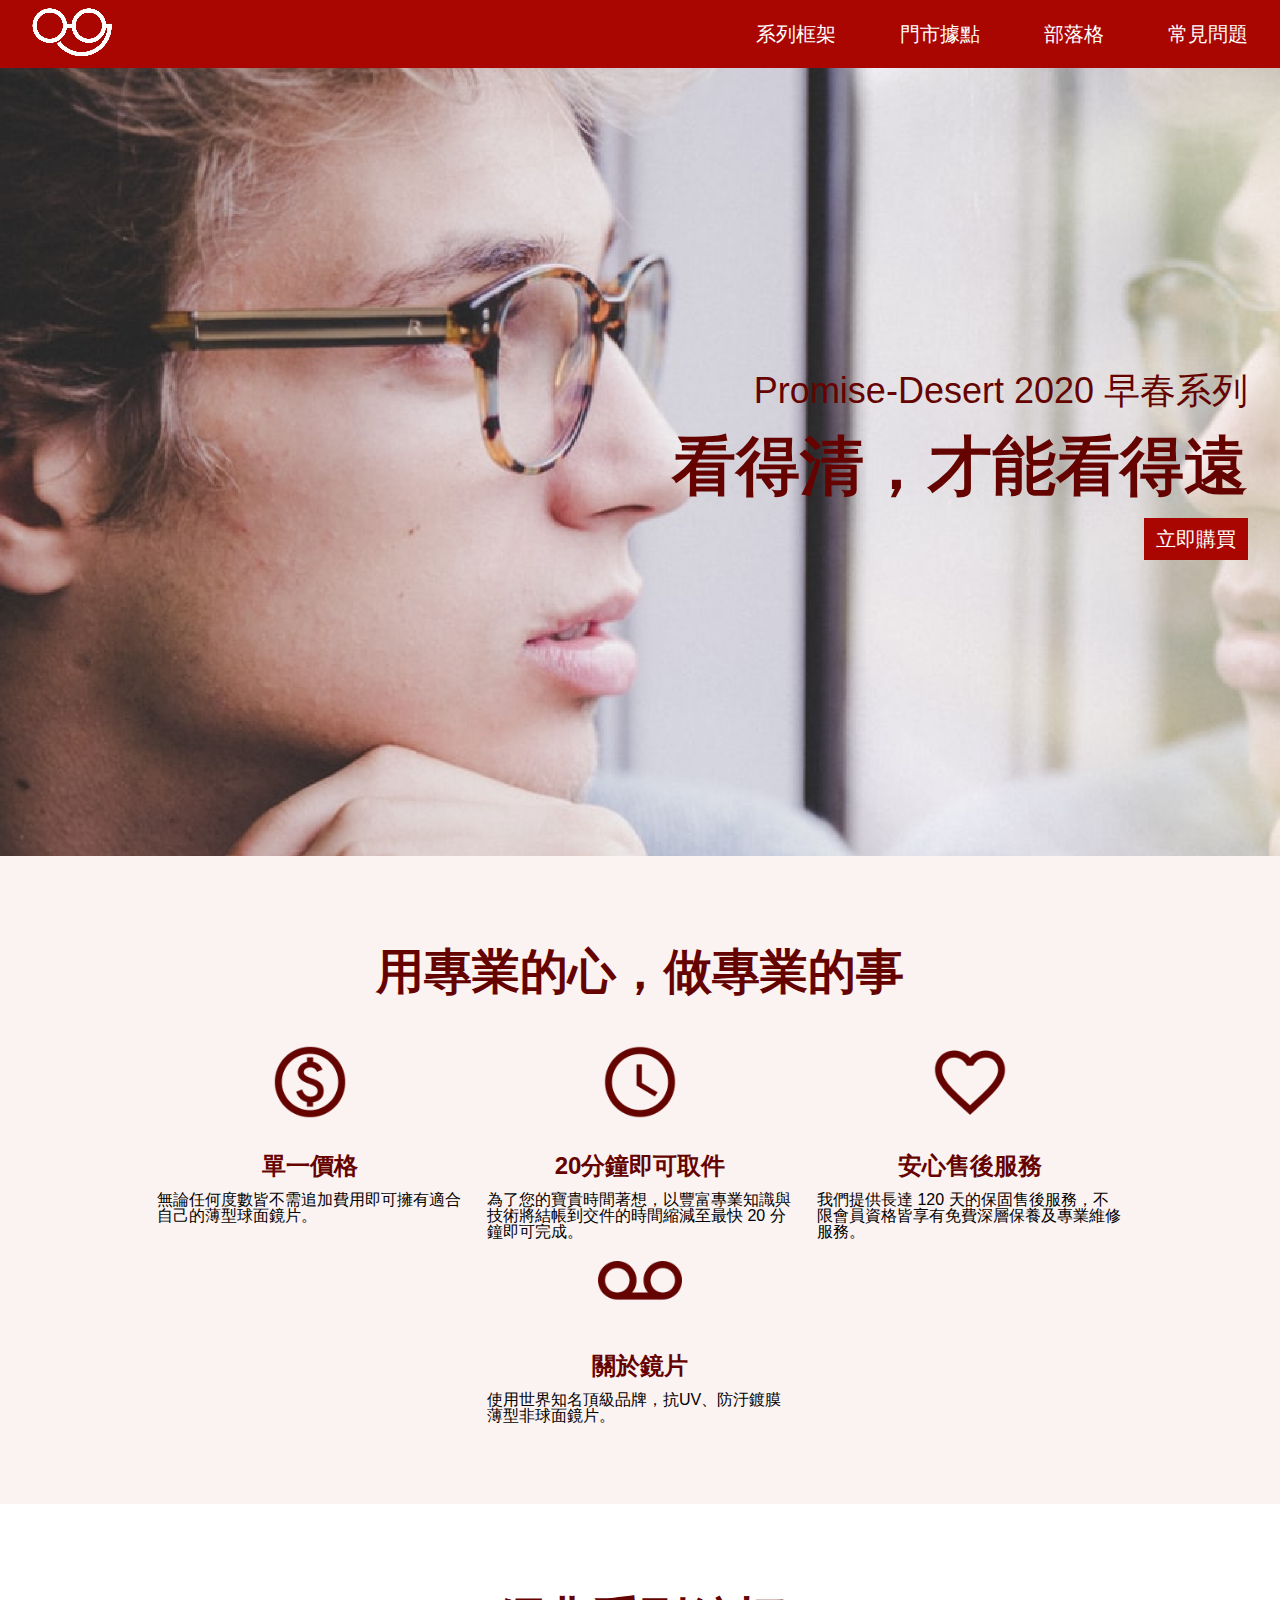
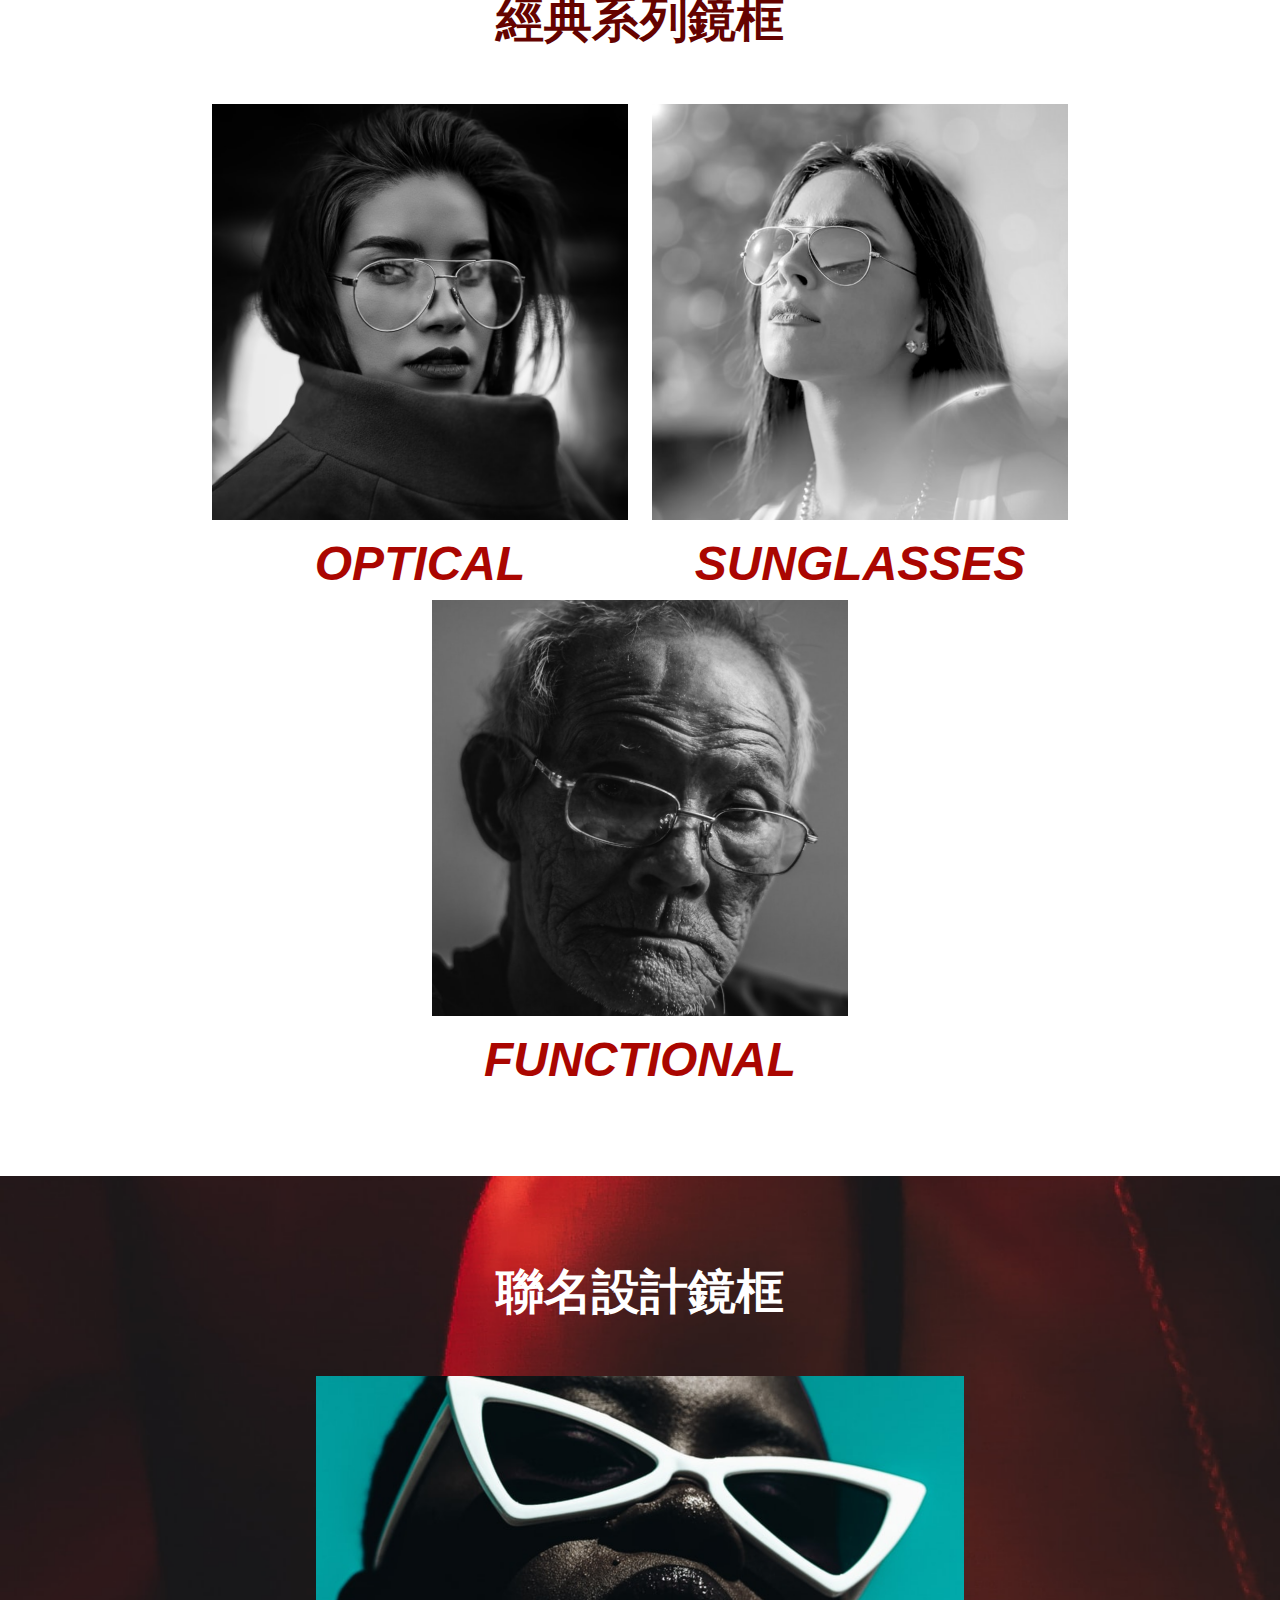
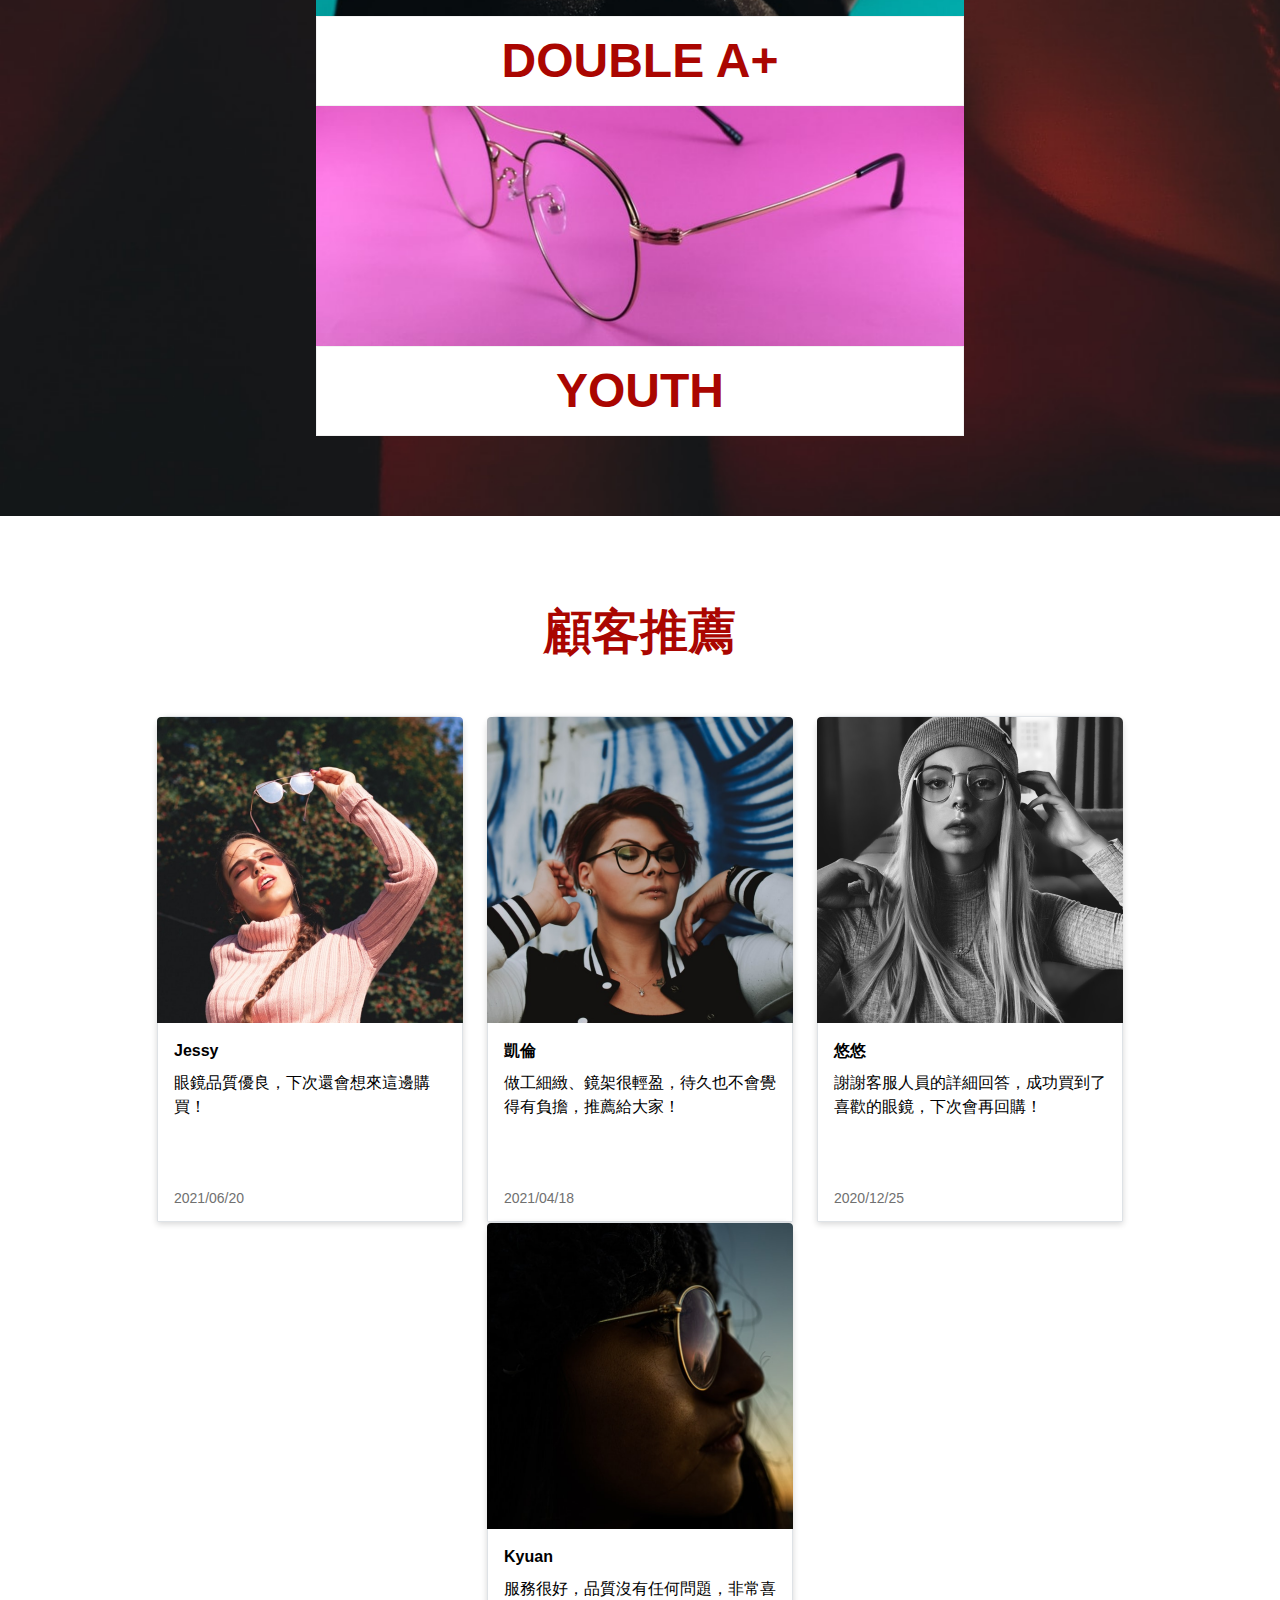
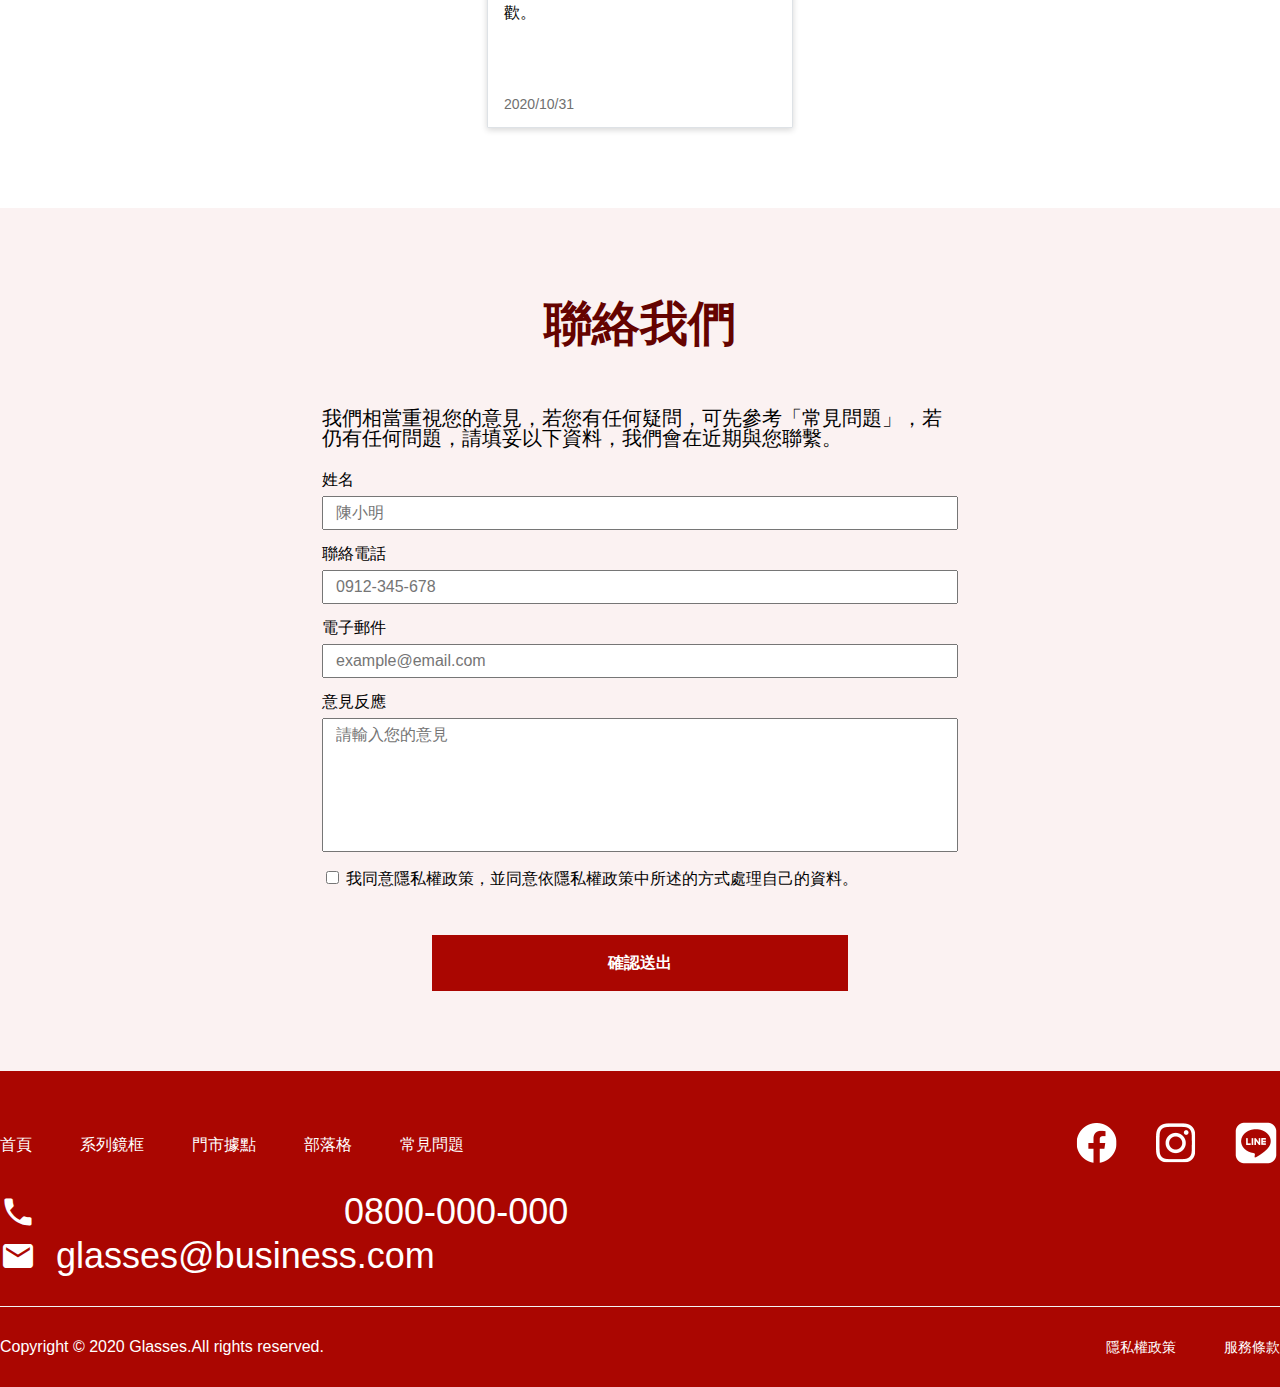
==== index.html @ 30fc2b57 "Glasses homepage RWD ver1" ====
<!DOCTYPE html>
<html lang="en">
<head>
    <meta charset="UTF-8">
    <meta name="viewport" content="width=device-width, initial-scale=1.0">
    <title>Glasses_Website</title>
    <link href="All.css" rel="stylesheet">
    <link href="https://fonts.googleapis.com/icon?family=Material+Icons" rel="stylesheet">
    <!-- <link href="https://cdn.jsdelivr.net/npm/bootstrap@5.1.1/dist/css/bootstrap.min.css" rel="stylesheet" integrity="sha384-F3w7mX95PdgyTmZZMECAngseQB83DfGTowi0iMjiWaeVhAn4FJkqJByhZMI3AhiU" crossorigin="anonymous"> -->
</head>
<body>
    <div class="wrap"> 
        <div class="flex_row flex_jcc flex_aic bg_main">
            <div class="navbar flex_row flex_jcsb flex_wrap">
                <div class="flex_row flex_jcfs flex_aic ml_14_sm my_16_sm ">
                    <a class="text_nonedeco" href=""><img class="logo_icon" src="pic/logo-new_1.png" alt="logo"></a>
                </div>
                <div class=" wid_100per_sm flex_row flex_jcfe flex_aic flex_wrap flex_jcc_sm">
                    <div class="py_24 mx_0_sm py_12_sm border_white_sm wid_50per_sm text_center"><a class="text_nonedeco fs_20 white_color" href="">系列框架</a></div>
                    <div class="ml_64 py_24 mx_0_sm py_12_sm border_white_sm wid_50per_sm text_center"><a class="text_nonedeco fs_20 white_color" href="">門市據點</a></div>
                    <div class="ml_64 py_24 mx_0_sm py_12_sm border_white_sm wid_50per_sm text_center"><a class="text_nonedeco fs_20 white_color" href="">部落格</a></div>
                    <div class="ml_64 py_24 mx_0_sm py_12_sm border_white_sm wid_50per_sm text_center"><a class="text_nonedeco fs_20 white_color" href="">常見問題</a></div>
                </div>
            </div>
        </div>
        <div class="cover_frame py_296 py_144_sm">
            <!-- <img src="pic/home-header.png" alt="home-cover" class="W-100pc home-cover-display">
            <img src="pic/home-header-sm.png" alt="home-cover" class="W-100pc home-cover-display-md"> -->
            <div class="flex_row flex_jcc flex_aic">
                <div class="promote_frame flex_column flex_jcfs flex_aife" >
                    <h2 class="fs_36 fw400_lh150 second_color fs_16_sm">Promise-Desert 2020 早春系列</h2>
                    <h3 class="fs_64 fw900_lh150 second_color mb_4 fs_24_sm">看得清，才能看得遠</h3>
                    <button type="button" class="bg_main fs_20 fw400_lh150 white_color buttonbuy_frame">立即購買</button>
                </div>
            </div> 
        </div> 
        <div class="py_80 py_40_sm bg_second">
            <h2 class="text_center mb_32 fs_48 second_color fw700_lh150 fs_24_sm">用專業的心，做專業的事</h2>
            <div class="flex_row flex_jcc flex_aifs advantages_frame flex_wrap">
                <div class="flex_column flex_jcfs flex_aic mx_12 advantages_card mb_48_md mb_32_sm">
                    <img class="advantages_icon mb_24" src="pic/home-section2-1.png" alt="advantages_single_price">
                    <h3 class="fs_24 second_color fw700_lh150 mb_8">單一價格</h3>
                    <p class="fs_16 black_color">無論任何度數皆不需追加費用即可擁有適合自己的薄型球面鏡片。</p>
                </div>
                <div class="flex_column flex_jcfs flex_aic mx_12 advantages_card mb_48_md mb_32_sm">
                    <img class="advantages_icon mb_24" src="pic/home-section2-2.png" alt="advantages_20mins_take">
                    <h3 class="fs_24 second_color fw700_lh150 mb_8">20分鐘即可取件</h3>
                    <p class="fs_16 black_color">為了您的寶貴時間著想，以豐富專業知識與技術將結帳到交件的時間縮減至最快 20 分鐘即可完成。</p>
                </div>
                <div class="flex_column flex_jcfs flex_aic mx_12 advantages_card mb_32_sm">
                    <img class="advantages_icon mb_24" src="pic/home-section2-3.png" alt="advantages_sales_service">
                    <h3 class="fs_24 second_color fw700_lh150 mb_8">安心售後服務</h3>
                    <p class="fs_16 black_color">我們提供長達 120 天的保固售後服務，不限會員資格皆享有免費深層保養及專業維修服務。</p>
                </div>
                <div class="flex_column flex_jcfs flex_aic mx_12 advantages_card">
                    <img class="advantages_icon mb_24" src="pic/home-section2-4.png" alt="advantages_about_glasses">
                    <h3 class="fs_24 second_color fw700_lh150 mb_8">關於鏡片</h3>
                    <p class="fs_16 black_color">使用世界知名頂級品牌，抗UV、防汙鍍膜薄型非球面鏡片。</p>
                </div>
            </div>
        </div>
        <div class="py_80 py_40_sm">
            <h2 class="text_center mb_48 fs_48 second_color fw700_lh150 fs_24_sm">經典系列鏡框</h3>
            <div class="class_frame flex_row flex_jcc flex_aifs flex_wrap">
                <div class="flex_column flex_jcfs flex_aic mx_12 mb_24_md">
                    <img class="glass_pic mb_8" src="pic/home-section3-1.png" alt="glasses_OPTICAL">
                    <h3 class="fs_48 main_color fw900_lh150 fs_italic fs_36_sm">OPTICAL</h3>
                </div>
                <div class="flex_column flex_jcfs flex_aic mx_12 mb_24_md">
                    <img class="glass_pic glass_pic2 mb_8" src="pic/home-section3-2.png" alt="glasses_SUNGLASSES">
                    <h3 class="fs_48 main_color fw900_lh150 fs_italic fs_36_sm">SUNGLASSES</h3>
                </div>
                <div class="flex_column flex_jcfs flex_aic mx_12">
                    <img class="glass_pic mb_8" src="pic/home-section3-3.png" alt="glasses_FUNCTIONAL">
                    <h3 class="fs_48 main_color fw900_lh150 fs_italic fs_36_sm">FUNCTIONAL</h3>
                </div>
            </div>
        </div>
        <div class="design_frame py_80 py_40_sm">
            <h2 class="text_center mb_48 fs_48 white_color fw700_lh150 fs_24_sm">聯名設計鏡框</h3>
            <div class="flex_row flex_jcc flex_aifs flex_wrap">
                <div class="flex_column flex_jcfs flex_aic mb_24_md design_pic">
                    <img class="desige_picframe" src="pic/home-section4-1.png" alt="glasses_DOUBLEA+">
                    <h3 class="design_pic bg_white border_gray py_8 fs_48 main_color fw900_lh150 text_center">DOUBLE A+</h3>
                </div>
                <div class="flex_column flex_jcfs flex_aic design_pic">
                    <img class="desige_picframe" src="pic/home-section4-2.png" alt="glasses_YOUTH">
                    <h3 class="design_pic bg_white border_gray py_8 fs_48 main_color fw900_lh150 text_center">YOUTH</h3>
                </div>
            </div>
        </div>
        <div class="py_80 py_40_sm customer_frame">
            <h2 class="text_center mb_48 fs_48 main_color fw700_lh150 fs_24_sm">顧客推薦</h2>
            <div class="flex_row flex_jcc flex_wrap">
                <div class="flex_column flex_jcfs flex_aic mx_12 border-shadow customer_pic mb_24_md">
                    <img class="customer_pic" src="pic/home-section5-1.png" alt="customer_Jessy">
                    <div class=" flex_column flex_jcfs flex_aifs pxy_16 flex_wrap ">
                        <p class="fs_16 mb_8 fw900_lh150 ">Jessy</p>
                        <p class="fs_16  fw400_lh150 ">眼鏡品質優良，下次還會想來這邊購買！</p>
                        <p class="fs_14 mt_72 darkgray_color">2021/06/20</p>
                    </div>
                </div>
                <div class=" flex_column flex_jcfs flex_aic mx_12 customer_pic border-shadow mb_24_md">
                    <img class="customer_pic" src="pic/home-section5-2.png" alt="customer_Karen">
                    <div class=" flex_column flex_jcfs flex_aifs pxy_16 flex_wrap">
                        <p class="fs_16 mb_8 fw900_lh150">凱倫</p>
                        <p class="fs_16 mb_72 fw400_lh150">做工細緻、鏡架很輕盈，待久也不會覺得有負擔，推薦給大家！</p>
                        <p class="fs_14 darkgray_color">2021/04/18</p>
                    </div>
                </div>
                <div class="flex_column flex_jcfs flex_aic mx_12 customer_pic border-shadow mb_24_md">
                    <img class="customer_pic" src="pic/home-section5-3.png" alt="customer_youyou">
                    <div class=" flex_column flex_jcfs flex_aifs pxy_16">
                        <p class="fs_16 mb_8 fw900_lh150">悠悠</p>
                        <p class="fs_16 fw400_lh150">謝謝客服人員的詳細回答，成功買到了喜歡的眼鏡，下次會再回購！</p>
                        <p class="fs_14 mt_72 darkgray_color">2020/12/25</p>
                    </div>
                </div>
                <div class="flex_column flex_jcfs flex_aic mx_12 customer_pic border-shadow mb_24_md">
                    <img class="customer_pic" src="pic/home-section5-4.png" alt="customer_Kyuan">
                    <div class=" flex_column flex_jcfs flex_aifs pxy_16">
                        <p class="fs_16 mb_8 fw900_lh150">Kyuan</p>
                        <p class="fs_16 mb_72 fw400_lh150">服務很好，品質沒有任何問題，非常喜歡。</p>
                        <p class="fs_14 darkgray_color">2020/10/31</p>
                    </div>
                </div>
            </div>
        </div>
        <div class="py_80 py_40_sm bg_second ">
            <h2 class="text_center mb_48 fs_48 second_color fw700_lh150 mb_24_md fs_24_sm">聯絡我們</h2>
            <div class="flex_row flex_jcc flex_aic">
                <div class="flex_column flex_jcfc flex_aifs question_frame">
                    <p class="fs_20 mb_24 fs_16_sm">我們相當重視您的意見，若您有任何疑問，可先參考「常見問題」，若仍有任何問題，請填妥以下資料，我們會在近期與您聯繫。</p>
                    <p class="fs_16 mb_8 fs_16_sm">姓名</p>
                    <input class="fs_16 mb_16 fw500_lh150 inputbox fs_16_sm" type="text" placeholder="陳小明">
                    <p class="fs_16 mb_8 fs_16_sm">聯絡電話</p>
                    <input class="fs_16 mb_16 fw500_lh150 inputbox fs_16_sm" type="text" placeholder="0912-345-678">
                    <p class="fs_16 mb_8 fs_16_sm">電子郵件</p>
                    <input class="fs_16 mb_16 fw500_lh150 inputbox fs_16_sm" type="text" placeholder="example@email.com">
                    <p class="fs_16 mb_8 fs_16_sm">意見反應</p>
                    <input class="fs_16 mb_16 fw500_lh150 inputbox_106 fs_16_sm" type="text" placeholder="請輸入您的意見">
                    <div class="mb_48 fs_16_sm">
                        <input class="fs_16" type="checkbox" name="policy">
                        <label class="fs_16 black_color" for="policy">我同意隱私權政策，並同意依隱私權政策中所述的方式處理自己的資料。</label>
                    </div>
                    <button type="button" class="bg_main fs_16 fw700_lh150 white_color button_frame">確認送出</button>
                </div>
            </div>
        </div>
        <div class="pt_48 bg_main flex_row flex_aic flex_jcc px_36_md pt_24_sm px_14_sm">
            <div class="footer_frame">
                <div class="flex_row flex_jcsb flex_aic flex_wrap mb_24">
                    <div class="flex_row flex_jcsb flex_aic flex_wrap display_none_sm">
                        <a class="fs_16 fw500_lh150 white_color text_nonedeco " href="">首頁</a>
                        <a class="fs_16 fw500_lh150 white_color text_nonedeco ml_48" href="">系列鏡框</a>
                        <a class="fs_16 fw500_lh150 white_color text_nonedeco ml_48" href="">門市據點</a>
                        <a class="fs_16 fw500_lh150 white_color text_nonedeco ml_48" href="">部落格</a>
                        <a class="fs_16 fw500_lh150 white_color text_nonedeco ml_48" href="">常見問題</a>
                    </div>
                    <div class="flex_row flex_jcsb flex_aic flex_wrap display_none_sm">
                        <a href=""><img class="footer_icon" src="pic/ic-social-fb.png" alt="icon_fb"></a>
                        <a href=""><img class="footer_icon ml_32 ml_16_md" src="pic/ic_social_ig.png" alt="icon_ig"></a>
                        <a href=""><img class="footer_icon ml_32 ml_16_md" src="pic/ic_social_line.png" alt="icon_line"></a>
                    </div>
                </div>
                <div class="flex_row_sm flex_jcsb_sm border_bottom_sm"> 
                    <div class="flex_column flex_jcfs flex_aifs border_bottom">
                        <div class="flex_row flex_jcfs flex_aic mb_8">
                            <span class="material-icons fs_36 white_color mr_20 text_center fs_16_sm">phone_enabled</span>
                            <p class="fs_36 fw500_lh150 white_color fs_16_sm">0800-000-000</p>
                        </div>
                        <div class="flex_row flex_jcfs flex_aic mb_32">
                            <span class="material-icons fs_36 white_color mr_20 fs_16_sm">mail</span>
                            <p class="fs_36 fw500_lh150 white_color fs_16_sm">glasses@business.com</p>
                        </div>
                    </div>
                    <div class="display_none display_blockon_sm flex_row flex_jcsb flex_aic flex_wrap display_none_sm">
                        <a href=""><img class="footer_icon" src="pic/ic-social-fb.png" alt="icon_fb"></a>
                        <a href=""><img class="footer_icon ml_16_md" src="pic/ic_social_ig.png" alt="icon_ig"></a>
                        <a href=""><img class="footer_icon ml_16_md" src="pic/ic_social_line.png" alt="icon_line"></a>
                    </div>
                </div>
                <div class="flex_row flex_jcsb flex_aic py_32 flex_wrap py_24_sm flex_column_sm flex_aifs_sm">
                    <p class="fs_16 fw500_lh150 white_color mb_8_sm">Copyright © 2020 Glasses.All rights reserved.</p>
                    <a class="display_none display_blockon_sm fs_14 fw500_lh150 white_color text_nonedeco fs_16_sm mb_8_sm" href="">隱私權政策</a>
                    <a class="display_none display_blockon_sm fs_14 fw500_lh150 white_color text_nonedeco fs_16_sm" href="">服務條款</a>
                    <div class="flex_row flex_jcfe flex_aic flex_wrap display_none_sm">
                        <a class="fs_14 fw500_lh150 white_color text_nonedeco fs_16_sm" href="">隱私權政策</a>
                        <a class="fs_14 fw500_lh150 white_color text_nonedeco ml_48 fs_16_sm" href="">服務條款</a>
                    </div>
                </div>
            </div>
        </div>
    </div>
    <!-- <script src="https://cdn.jsdelivr.net/npm/bootstrap@5.1.1/dist/js/bootstrap.bundle.min.js" integrity="sha384-/bQdsTh/da6pkI1MST/rWKFNjaCP5gBSY4sEBT38Q/9RBh9AH40zEOg7Hlq2THRZ" crossorigin="anonymous"></script> -->
</body>
</html>
---- All.css ----
html, body, div, span, applet, object, iframe,
h1, h2, h3, h4, h5, h6, p, blockquote, pre,
a, abbr, acronym, address, big, cite, code,
del, dfn, em, img, ins, kbd, q, s, samp,
small, strike, strong, sub, sup, tt, var,
b, u, i, center,
dl, dt, dd, ol, ul, li,
fieldset, form, label, legend,
table, caption, tbody, tfoot, thead, tr, th, td,
article, aside, canvas, details, embed,
figure, figcaption, footer, header, hgroup,
menu, nav, output, ruby, section, summary,
time, mark, audio, video {
  margin: 0;
  padding: 0;
  border: 0;
  font-size: 100%;
  font: inherit;
  vertical-align: baseline;
}

/* HTML5 display-role reset for older browsers */
article, aside, details, figcaption, figure,
footer, header, hgroup, menu, nav, section {
  display: block;
}

body {
  line-height: 1;
}

ol, ul {
  list-style: none;
}

blockquote, q {
  quotes: none;
}

blockquote:before, blockquote:after,
q:before, q:after {
  content: "";
  content: none;
}

table {
  border-collapse: collapse;
  border-spacing: 0;
}

*, *::before, *::after {
  box-sizing: border-box;
}

body {
  font-family: Roboto, "Noto Sans TC", sans-serif;
}

.flex_row {
  display: flex;
  flex-direction: row;
}

.flex_column {
  display: flex;
  flex-direction: column;
}

.flex_jcc {
  justify-content: center;
}

.flex_jcsb {
  justify-content: space-between;
}

.flex_jcfs {
  justify-content: flex-start;
}

.flex_jcfe {
  justify-content: flex-end;
}

.flex_aic {
  align-items: center;
}

.flex_aifs {
  align-items: flex-start;
}

.flex_aife {
  align-items: flex-end;
}

.flex_wrap {
  flex-wrap: wrap;
}

.flex_grow {
  flex-grow: 1;
}

.border_white {
  border: 1px solid #FFFFFF;
}

.border_gray {
  border: 1px solid #F2F2F2;
}

.border_bottom {
  border-bottom: 1px solid #F2F2F2;
}

.border-radius {
  border-radius: 16px;
}

.border-radius_L {
  border-radius: 160px;
}

.border-shadow {
  border: 1px solid #DEE2E6;
  box-shadow: 0px 2px 6px rgba(0, 0, 0, 0.1607843137);
  border-radius: 10px 10px 0px 0px;
}

.fw900_lh150 {
  font-weight: 900;
  line-height: 150%;
}

.fw900_lh120 {
  font-weight: 900;
  line-height: 120%;
}

.fw700_lh150 {
  font-weight: 700;
  line-height: 150%;
}

.fw400_lh150 {
  font-weight: 400;
  line-height: 150%;
}

.main_color {
  color: #AA0601;
}

.second_color {
  color: #650300;
}

.black_color {
  color: #000000;
}

.darkgray_color {
  color: #707070;
}

.gray_color {
  color: #DEE2E6;
}

.rice_color {
  color: #FBF2F2;
}

.white_color {
  color: #FFFFFF;
}

.fs_14 {
  font-size: 14px;
}

.fs_16 {
  font-size: 16px;
}

.fs_20 {
  font-size: 20px;
}

.fs_24 {
  font-size: 24px;
}

.fs_36 {
  font-size: 36px;
}

.fs_48 {
  font-size: 48px;
}

.fs_64 {
  font-size: 64px;
}

.fs_italic {
  font-style: italic;
}

.mx_auto {
  margin: 0 auto;
}

.mx_12 {
  margin: 0px 12px;
}

.my_24 {
  margin-top: 24px;
  margin-bottom: 24px;
}

.mr_20 {
  margin-right: 20px;
}

.mr_48 {
  margin-right: 48px;
}

.ml_32 {
  margin-left: 32px;
}

.ml_48 {
  margin-left: 48px;
}

.ml_64 {
  margin-left: 64px;
}

.mb_4 {
  margin-bottom: 4px;
}

.mb_8 {
  margin-bottom: 8px;
}

.mb_16 {
  margin-bottom: 16px;
}

.mb_24 {
  margin-bottom: 24px;
}

.mb_32 {
  margin-bottom: 32px;
}

.mb_48 {
  margin-bottom: 48px;
}

.mb_72 {
  margin-bottom: 72px;
}

.mt_72 {
  margin-top: 72px;
}

.pl_12 {
  padding: 0px 0px 0px 12px;
}

.pt_16 {
  padding: 16px 0px 0px 0px;
}

.pt_48 {
  padding: 48px 0px 0px 0px;
}

.pb_16 {
  padding: 0px 0px 16px 0px;
}

.px_16 {
  padding: 0px 16px;
}

.pxy_16 {
  padding: 16px 16px;
}

.py_6 {
  padding: 6px 0px;
}

.py_8 {
  padding: 8px 0px;
}

.py_24 {
  padding-top: 24px;
  padding-bottom: 24px;
}

.py_32 {
  padding: 32px 0px;
}

.py_80 {
  padding: 80px 0px;
}

.py_296 {
  padding: 296px 0px;
}

.bg_main {
  background: #AA0601;
}

.bg_second {
  background: #FBF2F2;
}

.bg_white {
  background: white;
}

.text_center {
  text-align: center;
}

.text_nonedeco {
  text-decoration: none;
}

.material-icons.fs_36 {
  font-size: 36px;
}

.display_block {
  display: block;
}

.green {
  border: 2px solid green;
}

.navbar {
  width: 1216px;
}

.logo_icon {
  width: 80px;
}

.cover_frame {
  background-image: url(pic/home-header.png);
  background-size: cover;
  background-repeat: no-repeat;
}

.buttonbuy_frame {
  padding: 6px 12px;
  border: 0px;
}

.W-100pc {
  max-width: 100%;
}

.home-cover-display-md {
  display: none;
}

.advantages_card {
  width: 306px;
}

.advantages_icon {
  width: 84px;
}

.promote_frame {
  width: 1216px;
}

.glass_pic {
  width: 416px;
}

.design_frame {
  background-image: url(pic/index-bg.png);
  background-size: cover;
  background-repeat: no-repeat;
}

.design_pic {
  width: 648px;
}

.desige_picframe {
  max-width: 100%;
}

.customer_pic {
  width: 306px;
}

.customer_picframe {
  max-width: 100%;
}

.question_frame {
  width: 636px;
}

.inputbox {
  width: 100%;
  padding: 6px 0px 6px 12px;
}

.inputbox_106 {
  width: 100%;
  padding: 6px 0px 106px 12px;
}

.button_frame {
  padding: 16px 0px;
  width: 416px;
  border: 0px;
  align-self: center;
}

.footer_frame {
  width: 1296px;
}

.footer_icon {
  width: 48px;
}

.display_none {
  display: none;
}

@media (max-width: 768px) {
  .navbar {
    padding: 0 36px;
  }
  .promote_frame {
    padding: 0 36px;
  }
  .cover_frame {
    background-image: url(pic/home-header-sm.png);
  }
  .advantages_frame {
    padding: 0px 24px;
  }
  .px_24_md {
    padding-left: 24px;
    padding-right: 24px;
  }
  .px_36_md {
    padding-left: 36px;
    padding-right: 36px;
  }
  .glass_pic {
    width: 336px;
  }
  .ml_16_md {
    margin-left: 16px;
  }
  .mb_48_md {
    margin-bottom: 48px;
  }
  .mb_24_md {
    margin-bottom: 24px;
  }
  .design_frame {
    padding-left: 36px;
    padding-right: 36px;
    background-image: url(pic/index-bg-md.png);
  }
  .design_pic {
    max-width: 100%;
  }
  .question_frame {
    max-width: 100%;
    padding-left: 96px;
    padding-right: 96px;
  }
  .customer_pic {
    width: 336px;
  }
  .button_frame {
    padding: 16px 0px;
    max-width: 71%;
    border: 0px;
    align-self: center;
  }
  .display_none_md {
    display: none;
  }
  .footer_icon {
    width: 40px;
  }
}
@media (max-width: 576px) {
  .material-icons.fs_16_sm {
    font-size: 16px;
  }
  .fs_16_sm {
    font-size: 16px;
  }
}
@media (max-width: 375px) {
  .navbar {
    padding: 0px 0px;
  }
  .ml_14_sm {
    margin-left: 14px;
  }
  .mx_0_sm {
    margin-left: 0px;
    margin-right: 0px;
  }
  .mb_8_sm {
    margin-bottom: 8px;
  }
  .mb_32_sm {
    margin-bottom: 32px;
  }
  .mb_24_sm {
    margin-bottom: 24px;
  }
  .my_12_sm {
    margin-top: 12px;
    margin-bottom: 12px;
  }
  .my_16_sm {
    margin-top: 16px;
    margin-bottom: 16px;
  }
  .flex_jcc_sm {
    justify-content: center;
  }
  .border_white_sm {
    border: 1px solid white;
  }
  .pt_24_sm {
    padding-top: 24px;
  }
  .py_144_sm {
    padding-top: 144px;
    padding-bottom: 144px;
  }
  .py_14_sm {
    padding-top: 12px;
    padding-bottom: 12px;
  }
  .py_12_sm {
    padding-top: 12px;
    padding-bottom: 12px;
  }
  .py_24_sm {
    padding-top: 24px;
    padding-bottom: 24px;
  }
  .py_40_sm {
    padding-top: 40px;
    padding-bottom: 40px;
  }
  .px_0_sm {
    padding-left: 0px;
    padding-right: 0px;
  }
  .px_14_sm {
    padding-left: 14px;
    padding-right: 14px;
  }
  .px_62_sm {
    padding-left: 62px;
    padding-right: 62px;
  }
  .fs_16_sm {
    font-size: 16px;
  }
  .fs_24_sm {
    font-size: 24px;
  }
  .fs_36_sm {
    font-size: 36px;
  }
  .promote_frame {
    padding: 0 14px;
  }
  .advantages_frame {
    padding: 0px 14px;
  }
  .class_frame {
    padding: 0px 14px;
  }
  .glass_pic {
    max-width: 100%;
  }
  .design_frame {
    padding-left: 14px;
    padding-right: 14px;
  }
  .customer_frame {
    padding-left: 0 14px;
    padding-right: 0 14px;
  }
  .question_frame {
    max-width: 100%;
    padding-left: 14px;
    padding-right: 14px;
  }
  .customer_pic {
    max-width: 100%;
  }
  .button_frame {
    padding: 16px 0px;
    max-width: 100%;
    border: 0px;
    align-self: center;
  }
  .display_none_sm {
    display: none;
  }
  .footer_icon {
    width: 24px;
  }
  .flex_row_sm {
    display: flex;
    flex-direction: row;
  }
  .flex_jcsb_sm {
    justify-content: space-between;
  }
  .display_blockon_sm {
    display: block;
  }
  .material-icons.fs_16_sm {
    font-size: 16px;
  }
  .flex_column_sm {
    display: flex;
    flex-direction: column;
  }
  .flex_aifs_sm {
    align-items: flex-start;
  }
  .border_bottom {
    border-bottom: 0px;
  }
  .border_bottom_sm {
    border-bottom: 1px solid #F2F2F2;
  }
  .wid_50per_sm {
    width: 49.5%;
  }
  .wid_100per_sm {
    width: 100%;
  }
}/*# sourceMappingURL=All.css.map */
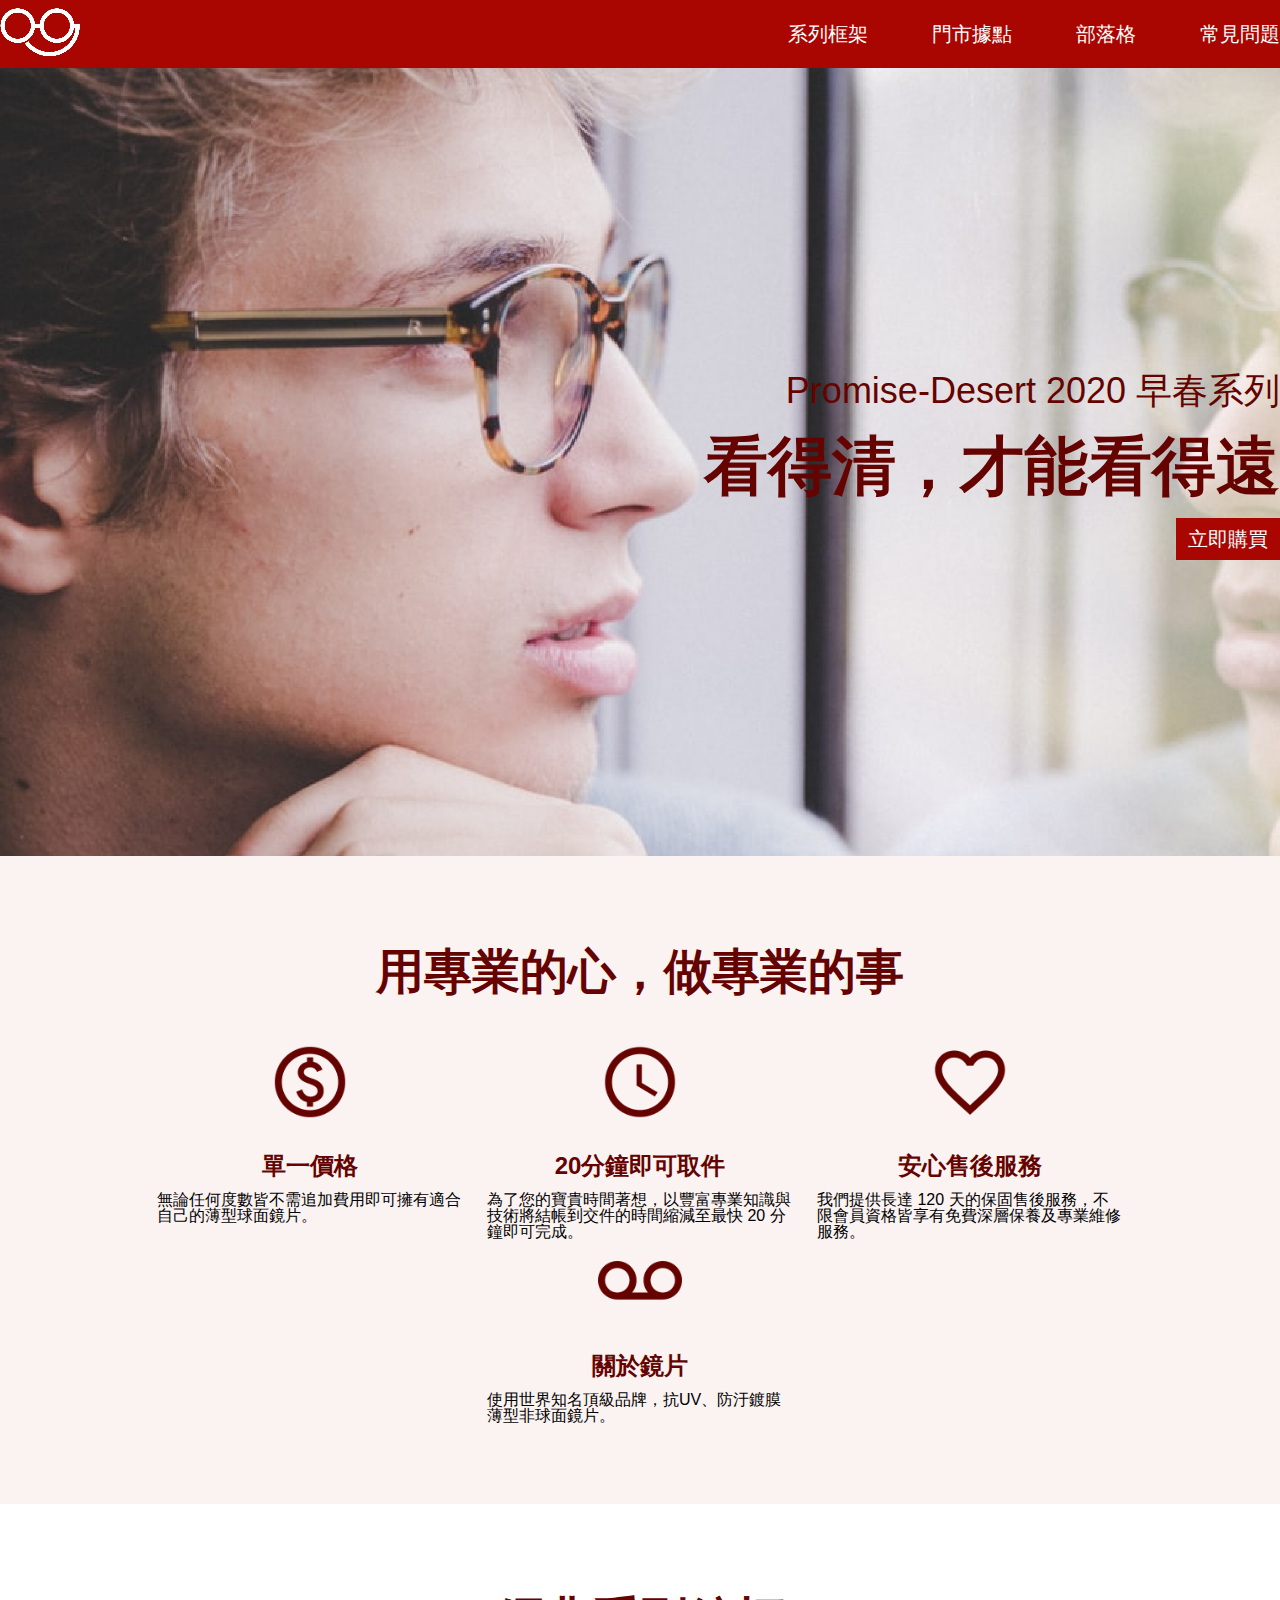
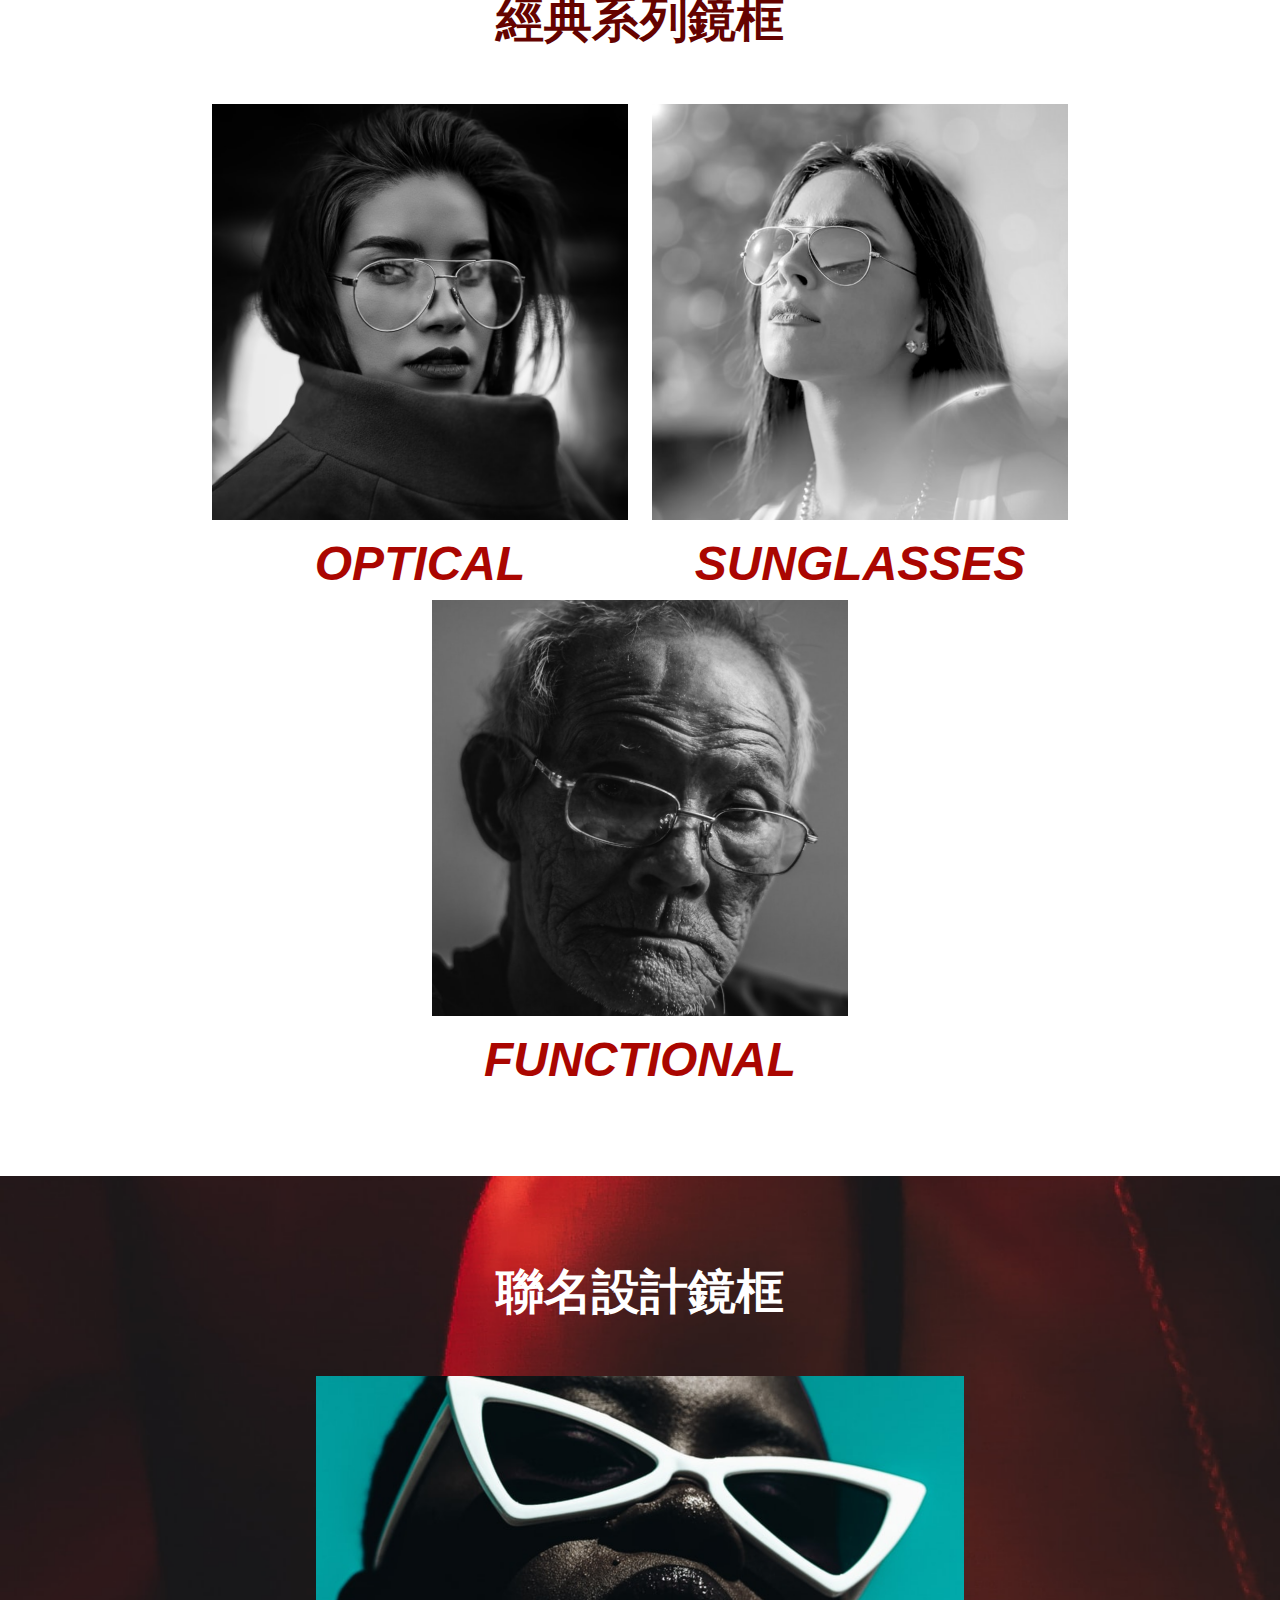
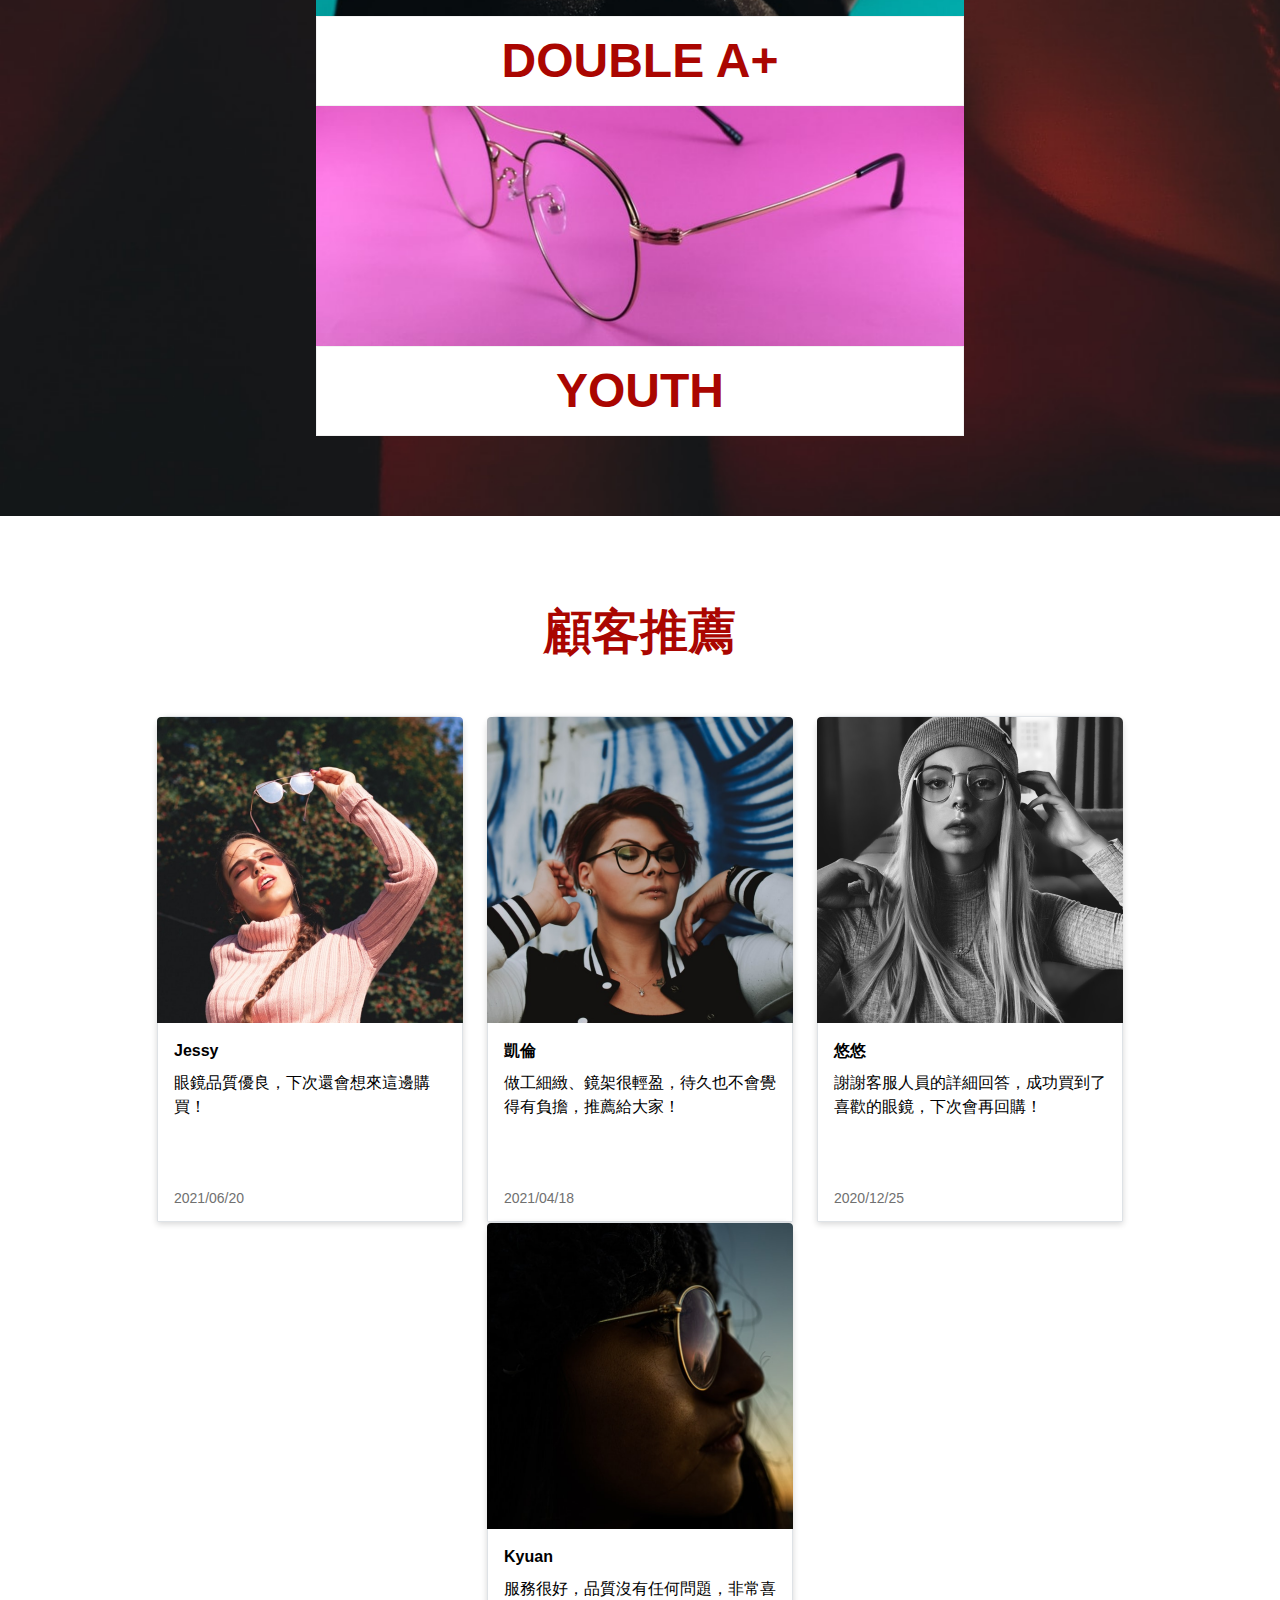
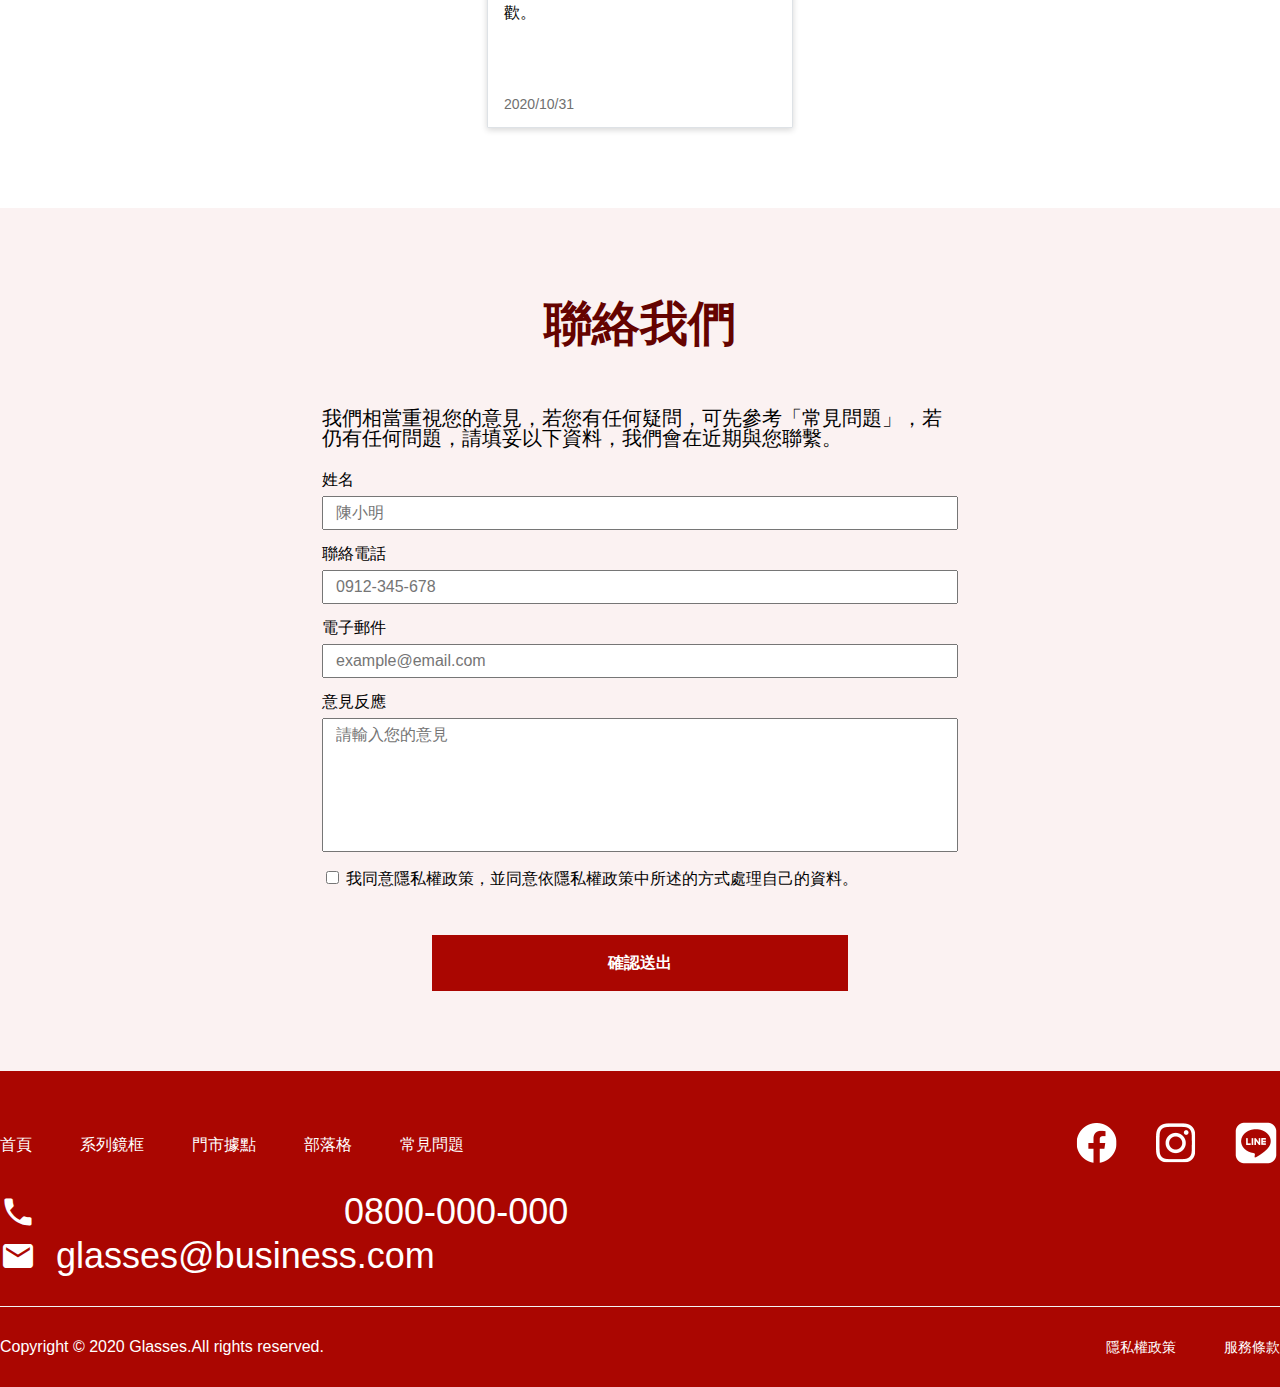
==== commit 639f8e37: "level2 multi-page" ====
--- a/index.html
+++ b/index.html
@@ -13,19 +13,17 @@
         <div class="flex_row flex_jcc flex_aic bg_main">
             <div class="navbar flex_row flex_jcsb flex_wrap">
                 <div class="flex_row flex_jcfs flex_aic ml_14_sm my_16_sm ">
-                    <a class="text_nonedeco" href=""><img class="logo_icon" src="pic/logo-new_1.png" alt="logo"></a>
+                    <a class="text_nonedeco" href=""><img class="logo_icon" src="pic/logo-new_1.png" alt="logo" id="homepage"></a>
                 </div>
-                <div class=" wid_100per_sm flex_row flex_jcfe flex_aic flex_wrap flex_jcc_sm">
-                    <div class="py_24 mx_0_sm py_12_sm border_white_sm wid_50per_sm text_center"><a class="text_nonedeco fs_20 white_color" href="">系列框架</a></div>
-                    <div class="ml_64 py_24 mx_0_sm py_12_sm border_white_sm wid_50per_sm text_center"><a class="text_nonedeco fs_20 white_color" href="">門市據點</a></div>
-                    <div class="ml_64 py_24 mx_0_sm py_12_sm border_white_sm wid_50per_sm text_center"><a class="text_nonedeco fs_20 white_color" href="">部落格</a></div>
+                <div class=" wid_100per_sm flex_row flex_jcfe flex_aic flex_wrap flex_jcc_sm flex_ain_sm">
+                    <div class="py_24 mx_0_sm py_12_sm border_white_sm wid_50per_sm text_center"><a class="text_nonedeco fs_20 white_color" href="product_op.html">系列框架</a></div>
+                    <div class="ml_64 py_24 mx_0_sm py_12_sm border_white_sm wid_50per_sm text_center"><a class="text_nonedeco fs_20 white_color" href="place.html">門市據點</a></div>
+                    <div class="ml_64 py_24 mx_0_sm py_12_sm border_white_sm wid_50per_sm text_center"><a class="text_nonedeco fs_20 white_color" href="blog.html">部落格</a></div>
                     <div class="ml_64 py_24 mx_0_sm py_12_sm border_white_sm wid_50per_sm text_center"><a class="text_nonedeco fs_20 white_color" href="">常見問題</a></div>
                 </div>
             </div>
         </div>
         <div class="cover_frame py_296 py_144_sm">
-            <!-- <img src="pic/home-header.png" alt="home-cover" class="W-100pc home-cover-display">
-            <img src="pic/home-header-sm.png" alt="home-cover" class="W-100pc home-cover-display-md"> -->
             <div class="flex_row flex_jcc flex_aic">
                 <div class="promote_frame flex_column flex_jcfs flex_aife" >
                     <h2 class="fs_36 fw400_lh150 second_color fs_16_sm">Promise-Desert 2020 早春系列</h2>
@@ -62,17 +60,17 @@
         <div class="py_80 py_40_sm">
             <h2 class="text_center mb_48 fs_48 second_color fw700_lh150 fs_24_sm">經典系列鏡框</h3>
             <div class="class_frame flex_row flex_jcc flex_aifs flex_wrap">
-                <div class="flex_column flex_jcfs flex_aic mx_12 mb_24_md">
+                <div class="glass_card_frame flex_column flex_jcfs flex_aic mx_12 mb_24_md">
                     <img class="glass_pic mb_8" src="pic/home-section3-1.png" alt="glasses_OPTICAL">
-                    <h3 class="fs_48 main_color fw900_lh150 fs_italic fs_36_sm">OPTICAL</h3>
+                    <h3 class="glass_card_frame fs_48 main_color fw900_lh150 fs_italic fs_36_sm text_center fs_24_mm word_break">OPTICAL</h3>
                 </div>
-                <div class="flex_column flex_jcfs flex_aic mx_12 mb_24_md">
-                    <img class="glass_pic glass_pic2 mb_8" src="pic/home-section3-2.png" alt="glasses_SUNGLASSES">
-                    <h3 class="fs_48 main_color fw900_lh150 fs_italic fs_36_sm">SUNGLASSES</h3>
+                <div class="glass_card_frame flex_column flex_jcfs flex_aic mx_12 mb_24_md">
+                    <img class="glass_pic mb_8" src="pic/home-section3-2.png" alt="glasses_SUNGLASSES">
+                    <h3 class=" glass_card_frame fs_48 main_color fw900_lh150 fs_italic fs_36_sm text_center fs_24_mm word_break">SUNGLASSES</h3>
                 </div>
-                <div class="flex_column flex_jcfs flex_aic mx_12">
+                <div class="glass_card_frame flex_column flex_jcfs flex_aic mx_12">
                     <img class="glass_pic mb_8" src="pic/home-section3-3.png" alt="glasses_FUNCTIONAL">
-                    <h3 class="fs_48 main_color fw900_lh150 fs_italic fs_36_sm">FUNCTIONAL</h3>
+                    <h3 class=" glass_card_frame fs_48 main_color fw900_lh150 fs_italic fs_36_sm text_center fs_24_mm word_break">FUNCTIONAL</h3>
                 </div>
             </div>
         </div>
@@ -81,11 +79,11 @@
             <div class="flex_row flex_jcc flex_aifs flex_wrap">
                 <div class="flex_column flex_jcfs flex_aic mb_24_md design_pic">
                     <img class="desige_picframe" src="pic/home-section4-1.png" alt="glasses_DOUBLEA+">
-                    <h3 class="design_pic bg_white border_gray py_8 fs_48 main_color fw900_lh150 text_center">DOUBLE A+</h3>
+                    <h3 class="design_pic bg_white border_gray py_8 fs_48 main_color fw900_lh150 text_center fs_24_mm word_break">DOUBLE A+</h3>
                 </div>
                 <div class="flex_column flex_jcfs flex_aic design_pic">
                     <img class="desige_picframe" src="pic/home-section4-2.png" alt="glasses_YOUTH">
-                    <h3 class="design_pic bg_white border_gray py_8 fs_48 main_color fw900_lh150 text_center">YOUTH</h3>
+                    <h3 class="design_pic bg_white border_gray py_8 fs_48 main_color fw900_lh150 text_center fs_24_mm word_break">YOUTH</h3>
                 </div>
             </div>
         </div>
@@ -151,10 +149,10 @@
             <div class="footer_frame">
                 <div class="flex_row flex_jcsb flex_aic flex_wrap mb_24">
                     <div class="flex_row flex_jcsb flex_aic flex_wrap display_none_sm">
-                        <a class="fs_16 fw500_lh150 white_color text_nonedeco " href="">首頁</a>
-                        <a class="fs_16 fw500_lh150 white_color text_nonedeco ml_48" href="">系列鏡框</a>
-                        <a class="fs_16 fw500_lh150 white_color text_nonedeco ml_48" href="">門市據點</a>
-                        <a class="fs_16 fw500_lh150 white_color text_nonedeco ml_48" href="">部落格</a>
+                        <a class="fs_16 fw500_lh150 white_color text_nonedeco " href="#homepage">首頁</a>
+                        <a class="fs_16 fw500_lh150 white_color text_nonedeco ml_48" href="product_op.html">系列鏡框</a>
+                        <a class="fs_16 fw500_lh150 white_color text_nonedeco ml_48" href="place.html">門市據點</a>
+                        <a class="fs_16 fw500_lh150 white_color text_nonedeco ml_48" href="blog.html">部落格</a>
                         <a class="fs_16 fw500_lh150 white_color text_nonedeco ml_48" href="">常見問題</a>
                     </div>
                     <div class="flex_row flex_jcsb flex_aic flex_wrap display_none_sm">
@@ -163,15 +161,15 @@
                         <a href=""><img class="footer_icon ml_32 ml_16_md" src="pic/ic_social_line.png" alt="icon_line"></a>
                     </div>
                 </div>
-                <div class="flex_row_sm flex_jcsb_sm border_bottom_sm"> 
-                    <div class="flex_column flex_jcfs flex_aifs border_bottom">
+                <div class="flex_row_sm flex_jcsb_sm border_bottom_sm flex_wrap"> 
+                    <div class="flex_column flex_jcfs flex_aifs">
                         <div class="flex_row flex_jcfs flex_aic mb_8">
                             <span class="material-icons fs_36 white_color mr_20 text_center fs_16_sm">phone_enabled</span>
-                            <p class="fs_36 fw500_lh150 white_color fs_16_sm">0800-000-000</p>
+                            <p class="fs_36 fw500_lh150 white_color fs_16_sm word_break">0800-000-000</p>
                         </div>
                         <div class="flex_row flex_jcfs flex_aic mb_32">
                             <span class="material-icons fs_36 white_color mr_20 fs_16_sm">mail</span>
-                            <p class="fs_36 fw500_lh150 white_color fs_16_sm">glasses@business.com</p>
+                            <p class="fs_36 fw500_lh150 white_color fs_16_sm word_break">glasses@business.com</p>
                         </div>
                     </div>
                     <div class="display_none display_blockon_sm flex_row flex_jcsb flex_aic flex_wrap display_none_sm">
@@ -180,18 +178,15 @@
                         <a href=""><img class="footer_icon ml_16_md" src="pic/ic_social_line.png" alt="icon_line"></a>
                     </div>
                 </div>
-                <div class="flex_row flex_jcsb flex_aic py_32 flex_wrap py_24_sm flex_column_sm flex_aifs_sm">
+                <div class="flex_row flex_jcsb flex_aic py_32 flex_wrap py_24_sm flex_column_sm flex_aifs_sm border_top_gray_footer">
                     <p class="fs_16 fw500_lh150 white_color mb_8_sm">Copyright © 2020 Glasses.All rights reserved.</p>
-                    <a class="display_none display_blockon_sm fs_14 fw500_lh150 white_color text_nonedeco fs_16_sm mb_8_sm" href="">隱私權政策</a>
-                    <a class="display_none display_blockon_sm fs_14 fw500_lh150 white_color text_nonedeco fs_16_sm" href="">服務條款</a>
-                    <div class="flex_row flex_jcfe flex_aic flex_wrap display_none_sm">
-                        <a class="fs_14 fw500_lh150 white_color text_nonedeco fs_16_sm" href="">隱私權政策</a>
-                        <a class="fs_14 fw500_lh150 white_color text_nonedeco ml_48 fs_16_sm" href="">服務條款</a>
+                    <div class="flex_row flex_jcfe flex_aic flex_wrap display_none_sm flex_column_sm flex_aifs_sm">
+                        <a class="fs_14 fw500_lh150 white_color text_nonedeco fs_16_sm mb_8_sm" href="">隱私權政策</a>
+                        <a class="fs_14 fw500_lh150 white_color text_nonedeco ml_48 fs_16_sm mx_0_sm" href="">服務條款</a>
                     </div>
                 </div>
             </div>
         </div>
     </div>
-    <!-- <script src="https://cdn.jsdelivr.net/npm/bootstrap@5.1.1/dist/js/bootstrap.bundle.min.js" integrity="sha384-/bQdsTh/da6pkI1MST/rWKFNjaCP5gBSY4sEBT38Q/9RBh9AH40zEOg7Hlq2THRZ" crossorigin="anonymous"></script> -->
 </body>
 </html>--- a/All.css
+++ b/All.css
@@ -94,12 +94,40 @@
   align-items: flex-end;
 }
 
+.flex_acs {
+  align-content: start;
+}
+
+.flex_ace {
+  align-content: end;
+}
+
+.flex_acfc {
+  align-content: center;
+}
+
+.flex_acsb {
+  align-content: space-between;
+}
+
 .flex_wrap {
   flex-wrap: wrap;
 }
 
-.flex_grow {
+.flex_ase {
+  align-self: self-end;
+}
+
+.flex_grow1 {
   flex-grow: 1;
+}
+
+.border_top_gray {
+  border-top: 1px solid rgba(0, 0, 0, 0.1254901961);
+}
+
+.border_all_gray {
+  border: 1px solid rgba(0, 0, 0, 0.1254901961);
 }
 
 .border_white {
@@ -110,7 +138,11 @@
   border: 1px solid #F2F2F2;
 }
 
-.border_bottom {
+.border_top_gray_footer {
+  border-top: 1px solid #F2F2F2;
+}
+
+.border_bottom_gray {
   border-bottom: 1px solid #F2F2F2;
 }
 
@@ -176,6 +208,10 @@
   color: #FFFFFF;
 }
 
+.lightgray_color {
+  color: #555555;
+}
+
 .fs_14 {
   font-size: 14px;
 }
@@ -184,6 +220,10 @@
   font-size: 16px;
 }
 
+.fs_18 {
+  font-size: 18px;
+}
+
 .fs_20 {
   font-size: 20px;
 }
@@ -192,10 +232,18 @@
   font-size: 24px;
 }
 
+.fs_32 {
+  font-size: 32px;
+}
+
 .fs_36 {
   font-size: 36px;
 }
 
+.fs_42 {
+  font-size: 42px;
+}
+
 .fs_48 {
   font-size: 48px;
 }
@@ -213,7 +261,8 @@
 }
 
 .mx_12 {
-  margin: 0px 12px;
+  margin-left: 12px;
+  margin-right: 12px;
 }
 
 .my_24 {
@@ -221,6 +270,18 @@
   margin-bottom: 24px;
 }
 
+.mr_8 {
+  margin-right: 8px;
+}
+
+.mr_10 {
+  margin-right: 10px;
+}
+
+.mr_16 {
+  margin-right: 16px;
+}
+
 .mr_20 {
   margin-right: 20px;
 }
@@ -261,48 +322,98 @@
   margin-bottom: 32px;
 }
 
+.mb_40 {
+  margin-bottom: 40px;
+}
+
 .mb_48 {
   margin-bottom: 48px;
 }
 
+.mb_60 {
+  margin-bottom: 60px;
+}
+
 .mb_72 {
   margin-bottom: 72px;
 }
 
+.mb_80 {
+  margin-bottom: 80px;
+}
+
+.mb_124 {
+  margin-bottom: 124px;
+}
+
 .mt_72 {
   margin-top: 72px;
 }
 
+.mt_80 {
+  margin-top: 80px;
+}
+
+.mt_96 {
+  margin-top: 96px;
+}
+
 .pl_12 {
-  padding: 0px 0px 0px 12px;
+  padding-left: 12px;
+}
+
+.pl_16 {
+  padding-left: 16px;
+}
+
+.pl_24 {
+  padding-left: 24px;
 }
 
 .pt_16 {
-  padding: 16px 0px 0px 0px;
+  padding-top: 16px;
 }
 
 .pt_48 {
-  padding: 48px 0px 0px 0px;
+  padding-top: 48px;
 }
 
 .pb_16 {
-  padding: 0px 0px 16px 0px;
-}
-
-.px_16 {
-  padding: 0px 16px;
+  padding-bottom: 16px;
 }
 
 .pxy_16 {
   padding: 16px 16px;
 }
 
+.px_16 {
+  padding-left: 16px;
+  padding-right: 16px;
+}
+
+.px_24 {
+  padding-left: 24px;
+  padding-right: 24px;
+}
+
 .py_6 {
-  padding: 6px 0px;
+  padding-top: 6px;
+  padding-bottom: 6px;
 }
 
 .py_8 {
-  padding: 8px 0px;
+  padding-top: 8px;
+  padding-bottom: 8px;
+}
+
+.py_14 {
+  padding-top: 14px;
+  padding-bottom: 14px;
+}
+
+.py_16 {
+  padding-top: 16px;
+  padding-bottom: 16px;
 }
 
 .py_24 {
@@ -311,21 +422,40 @@
 }
 
 .py_32 {
-  padding: 32px 0px;
+  padding-top: 32px;
+  padding-bottom: 32px;
 }
 
 .py_80 {
-  padding: 80px 0px;
+  padding-top: 80px;
+  padding-bottom: 80px;
 }
 
 .py_296 {
-  padding: 296px 0px;
+  padding-top: 296px;
+  padding-bottom: 296px;
+}
+
+.gap_x24_y48 {
+  gap: 48px 24px;
+}
+
+.gap_x48_y0 {
+  gap: 0px 48px;
+}
+
+.gap_x0_y60 {
+  gap: 0px 60px;
 }
 
 .bg_main {
   background: #AA0601;
 }
 
+.bg_second_main {
+  background: #650300;
+}
+
 .bg_second {
   background: #FBF2F2;
 }
@@ -334,6 +464,22 @@
   background: white;
 }
 
+.bg_gray {
+  background: #F2F2F2;
+}
+
+.bg_brown {
+  background: #B75929;
+}
+
+.bg_brown_dark {
+  background: #5F3E2D;
+}
+
+.bg_black {
+  background: #000000;
+}
+
 .text_center {
   text-align: center;
 }
@@ -342,6 +488,14 @@
   text-decoration: none;
 }
 
+.material-icons.fs_18 {
+  font-size: 18px;
+}
+
+.material-icons.fs_30 {
+  font-size: 30px;
+}
+
 .material-icons.fs_36 {
   font-size: 36px;
 }
@@ -350,12 +504,16 @@
   display: block;
 }
 
-.green {
-  border: 2px solid green;
+.word_break {
+  word-break: break-all;
+}
+
+.wid_100per {
+  max-width: 100%;
 }
 
 .navbar {
-  width: 1216px;
+  width: 1296px;
 }
 
 .logo_icon {
@@ -390,10 +548,14 @@
 }
 
 .promote_frame {
-  width: 1216px;
+  width: 1296px;
 }
 
 .glass_pic {
+  width: 416px;
+}
+
+.glass_card_frame {
   width: 416px;
 }
 
@@ -452,6 +614,143 @@
   display: none;
 }
 
+.product_header_pic_frame {
+  width: 1296px;
+  margin: 0 auto;
+}
+
+.product_list_frame {
+  width: 1296px;
+  margin: 0 auto;
+}
+
+.product_items_frame {
+  width: 306px;
+}
+
+.product_items_pic_frame {
+  max-width: 100%;
+}
+
+.btn {
+  padding: 12px;
+  border: 1px solid #555555;
+}
+
+.btn:active {
+  background: black;
+  color: white;
+}
+
+.stores_frame {
+  width: 1296px;
+  margin: 0px auto;
+}
+
+.h2_border_red {
+  border-left: 8px solid #AA0601;
+}
+
+.select_frame {
+  width: 304px;
+  padding: 8px 0px 8px 12px;
+}
+
+.store_card_frame {
+  width: 416px;
+}
+
+.store_pic_frame {
+  max-width: 100%;
+}
+
+.blog_card_frame {
+  width: 1296px;
+}
+
+.blog_pic_frame {
+  width: 636px;
+}
+
+.blog_infor_frame {
+  width: 636px;
+}
+
+.wid_100per {
+  width: 100%;
+}
+
+.wid_50per {
+  width: 50%;
+}
+
+.wid_33per {
+  width: 33.3%;
+}
+
+.hover_optic_red {
+  position: relative;
+}
+
+.hover_optic_red:hover::before {
+  content: "";
+  position: absolute;
+  width: 100%;
+  border: 4px solid #AA0601;
+  bottom: 0px;
+  left: 0px;
+}
+
+.hover_sunglasses_red {
+  position: relative;
+}
+
+.hover_sunglasses_red:hover::before {
+  content: "";
+  position: absolute;
+  width: 100%;
+  border: 4px solid #AA0601;
+  bottom: 0px;
+  left: 0px;
+}
+
+.hover_functional_red {
+  position: relative;
+}
+
+.hover_functional_red:hover::before {
+  content: "";
+  position: absolute;
+  width: 100%;
+  border: 4px solid #AA0601;
+  bottom: 0px;
+  left: 0px;
+}
+
+.contentbox {
+  box-sizing: content-box;
+}
+
+.product_color_box {
+  width: 24px;
+  height: 24px;
+  border-radius: 4px;
+}
+
+@media (max-width: 1320px) {
+  .product_header_pic_frame {
+    max-width: 100%;
+  }
+  .product_list_frame {
+    max-width: 100%;
+  }
+  .stores_frame {
+    max-width: 100%;
+  }
+  .blog_card_frame {
+    max-width: 100%;
+  }
+}
 @media (max-width: 768px) {
   .navbar {
     padding: 0 36px;
@@ -465,25 +764,11 @@
   .advantages_frame {
     padding: 0px 24px;
   }
-  .px_24_md {
-    padding-left: 24px;
-    padding-right: 24px;
-  }
-  .px_36_md {
-    padding-left: 36px;
-    padding-right: 36px;
-  }
   .glass_pic {
+    max-width: 100%;
+  }
+  .glass_card_frame {
     width: 336px;
-  }
-  .ml_16_md {
-    margin-left: 16px;
-  }
-  .mb_48_md {
-    margin-bottom: 48px;
-  }
-  .mb_24_md {
-    margin-bottom: 24px;
   }
   .design_frame {
     padding-left: 36px;
@@ -513,6 +798,63 @@
   .footer_icon {
     width: 40px;
   }
+  .product_header_pic_frame {
+    max-width: 100%;
+    margin: 0 auto;
+  }
+  .product_list_frame {
+    padding-left: 36px;
+    padding-right: 36px;
+  }
+  .product_items_frame {
+    width: 336px;
+  }
+  .stores_frame {
+    max-width: 100%;
+    padding-left: 36px;
+    padding-right: 36px;
+  }
+  .store_card_frame {
+    width: 336px;
+  }
+  .blog_pic_frame {
+    width: 334px;
+  }
+  .blog_infor_frame {
+    width: 334px;
+  }
+  .px_24_md {
+    padding-left: 24px;
+    padding-right: 24px;
+  }
+  .px_36_md {
+    padding-left: 36px;
+    padding-right: 36px;
+  }
+  .ml_16_md {
+    margin-left: 16px;
+  }
+  .mb_48_md {
+    margin-bottom: 48px;
+  }
+  .mb_24_md {
+    margin-bottom: 24px;
+  }
+  .mb_40_md {
+    margin-bottom: 40px;
+  }
+  .mb_80_md {
+    margin-bottom: 80px;
+  }
+  .mt_80_md {
+    margin-top: 80px;
+  }
+  .gap_x24_y24_md {
+    gap: 24px 24px;
+  }
+  .fs_24_md {
+    font-size: 24px;
+  }
 }
 @media (max-width: 576px) {
   .material-icons.fs_16_sm {
@@ -526,22 +868,84 @@
   .navbar {
     padding: 0px 0px;
   }
-  .ml_14_sm {
-    margin-left: 14px;
+  .promote_frame {
+    padding: 0 14px;
+  }
+  .advantages_frame {
+    padding: 0px 14px;
+  }
+  .class_frame {
+    padding: 0px 14px;
+  }
+  .glass_card_frame {
+    max-width: 100%;
+  }
+  .design_frame {
+    padding-left: 14px;
+    padding-right: 14px;
+  }
+  .customer_frame {
+    padding-left: 0 14px;
+    padding-right: 0 14px;
+  }
+  .question_frame {
+    max-width: 100%;
+    padding-left: 14px;
+    padding-right: 14px;
+  }
+  .customer_pic {
+    max-width: 100%;
+  }
+  .button_frame {
+    padding: 16px 0px;
+    max-width: 100%;
+    border: 0px;
+    align-self: center;
+  }
+  .footer_icon {
+    width: 24px;
+  }
+  .product_list_frame {
+    padding-left: 14px;
+    padding-right: 14px;
+  }
+  .stores_frame {
+    padding-left: 14px;
+    padding-right: 14px;
+  }
+  .store_card_frame {
+    max-width: 100%;
+  }
+  .blog_pic_frame {
+    max-width: 100%;
+  }
+  .blog_infor_frame {
+    max-width: 100%;
+  }
+  .flex_row_sm {
+    display: flex;
+    flex-direction: row;
+  }
+  .flex_column_sm {
+    display: flex;
+    flex-direction: column;
+  }
+  .flex_jcc_sm {
+    justify-content: center;
+  }
+  .flex_jcsb_sm {
+    justify-content: space-between;
+  }
+  .flex_aifs_sm {
+    align-items: flex-start;
+  }
+  .flex_ain_sm {
+    align-items: normal;
   }
   .mx_0_sm {
     margin-left: 0px;
     margin-right: 0px;
   }
-  .mb_8_sm {
-    margin-bottom: 8px;
-  }
-  .mb_32_sm {
-    margin-bottom: 32px;
-  }
-  .mb_24_sm {
-    margin-bottom: 24px;
-  }
   .my_12_sm {
     margin-top: 12px;
     margin-bottom: 12px;
@@ -550,46 +954,64 @@
     margin-top: 16px;
     margin-bottom: 16px;
   }
-  .flex_jcc_sm {
-    justify-content: center;
-  }
-  .border_white_sm {
-    border: 1px solid white;
-  }
-  .pt_24_sm {
+  .ml_14_sm {
+    margin-left: 14px;
+  }
+  .mb_8_sm {
+    margin-bottom: 8px;
+  }
+  .mb_24_sm {
+    margin-bottom: 24px;
+  }
+  .mb_32_sm {
+    margin-bottom: 32px;
+  }
+  .mt_64_sm {
+    margin-bottom: 64px;
+  }
+  .mt_40_sm {
+    margin-top: 40px;
+  }
+  .mb_64_sm {
+    margin-bottom: 64px;
+  }
+  .px_0_sm {
+    padding-left: 0px;
+    padding-right: 0px;
+  }
+  .px_14_sm {
+    padding-left: 14px;
+    padding-right: 14px;
+  }
+  .px_62_sm {
+    padding-left: 62px;
+    padding-right: 62px;
+  }
+  .py_12_sm {
+    padding-top: 12px;
+    padding-bottom: 12px;
+  }
+  .py_14_sm {
+    padding-top: 14px;
+    padding-bottom: 14px;
+  }
+  .py_24_sm {
     padding-top: 24px;
+    padding-bottom: 24px;
+  }
+  .py_40_sm {
+    padding-top: 40px;
+    padding-bottom: 40px;
   }
   .py_144_sm {
     padding-top: 144px;
     padding-bottom: 144px;
   }
-  .py_14_sm {
-    padding-top: 12px;
-    padding-bottom: 12px;
-  }
-  .py_12_sm {
-    padding-top: 12px;
-    padding-bottom: 12px;
-  }
-  .py_24_sm {
+  .pt_24_sm {
     padding-top: 24px;
-    padding-bottom: 24px;
-  }
-  .py_40_sm {
-    padding-top: 40px;
-    padding-bottom: 40px;
-  }
-  .px_0_sm {
-    padding-left: 0px;
-    padding-right: 0px;
-  }
-  .px_14_sm {
-    padding-left: 14px;
-    padding-right: 14px;
-  }
-  .px_62_sm {
-    padding-left: 62px;
-    padding-right: 62px;
+  }
+  .gap_x0_y24_sm {
+    gap: 24px 0px;
   }
   .fs_16_sm {
     font-size: 16px;
@@ -600,65 +1022,17 @@
   .fs_36_sm {
     font-size: 36px;
   }
-  .promote_frame {
-    padding: 0 14px;
-  }
-  .advantages_frame {
-    padding: 0px 14px;
-  }
-  .class_frame {
-    padding: 0px 14px;
-  }
-  .glass_pic {
-    max-width: 100%;
-  }
-  .design_frame {
-    padding-left: 14px;
-    padding-right: 14px;
-  }
-  .customer_frame {
-    padding-left: 0 14px;
-    padding-right: 0 14px;
-  }
-  .question_frame {
-    max-width: 100%;
-    padding-left: 14px;
-    padding-right: 14px;
-  }
-  .customer_pic {
-    max-width: 100%;
-  }
-  .button_frame {
-    padding: 16px 0px;
-    max-width: 100%;
-    border: 0px;
-    align-self: center;
-  }
   .display_none_sm {
     display: none;
   }
-  .footer_icon {
-    width: 24px;
-  }
-  .flex_row_sm {
-    display: flex;
-    flex-direction: row;
-  }
-  .flex_jcsb_sm {
-    justify-content: space-between;
-  }
   .display_blockon_sm {
     display: block;
   }
   .material-icons.fs_16_sm {
     font-size: 16px;
   }
-  .flex_column_sm {
-    display: flex;
-    flex-direction: column;
-  }
-  .flex_aifs_sm {
-    align-items: flex-start;
+  .border_white_sm {
+    border: 1px solid white;
   }
   .border_bottom {
     border-bottom: 0px;
@@ -672,4 +1046,9 @@
   .wid_100per_sm {
     width: 100%;
   }
+}
+@media (max-width: 280px) {
+  .fs_24_mm {
+    font-size: 24px;
+  }
 }/*# sourceMappingURL=All.css.map */